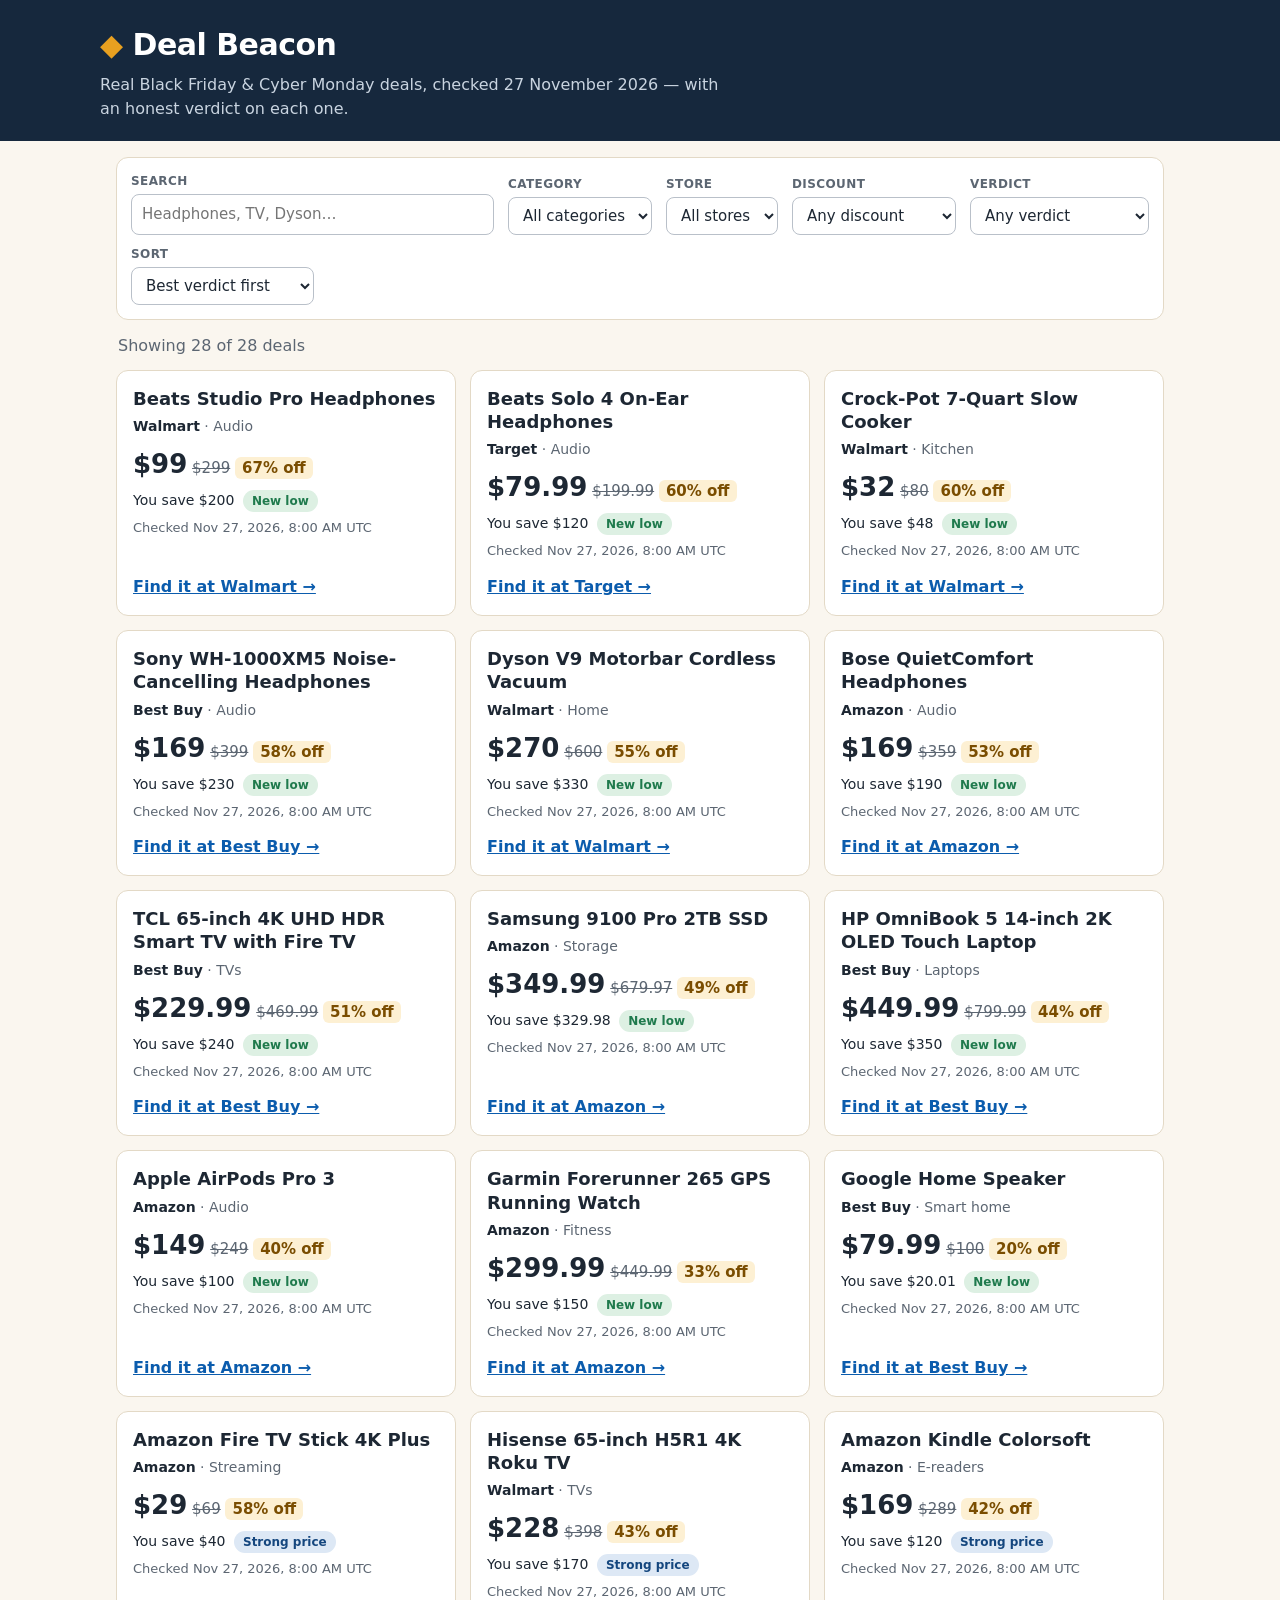
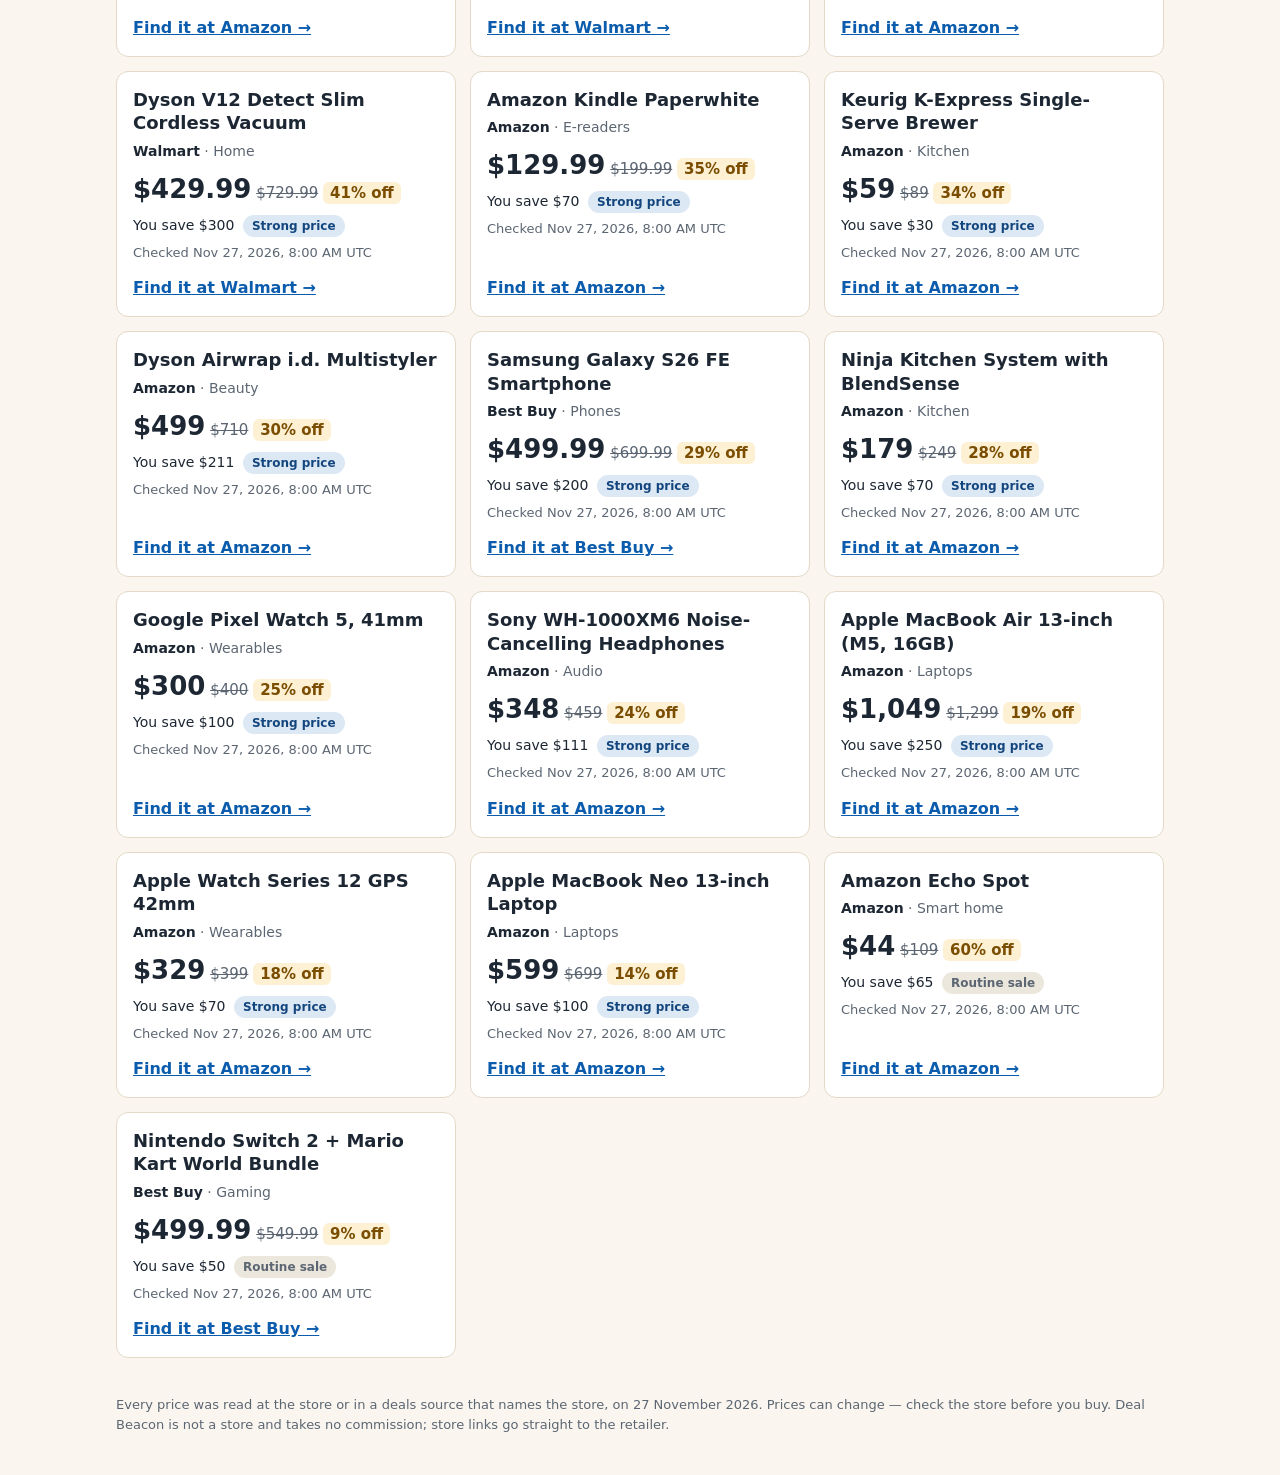
==== index.html @ f045acf7 "Publish Deal Beacon to GitHub Pages" ====
<!doctype html>
<html lang="en">
<head>
<meta charset="utf-8">
<meta name="viewport" content="width=device-width, initial-scale=1">
<title>Deal Beacon — Black Friday 2026</title>
<meta name="description" content="28 real Black Friday and Cyber Monday deals, checked 27 November 2026, with an honest verdict on each one.">
<link rel="stylesheet" href="style.css">
<script type="module" src="main.js"></script>
</head>
<body>
<header class="masthead">
  <div class="masthead-inner">
    <a class="brand" href="#/">Deal Beacon</a>
    <p class="tagline">Real Black Friday &amp; Cyber Monday deals, checked 27 November 2026 — with an honest verdict on each one.</p>
  </div>
</header>
<main id="app"></main>
<footer>
  <p>Every price was read at the store or in a deals source that names the store, on 27 November 2026. Prices can change — check the store before you buy. Deal Beacon is not a store and takes no commission; store links go straight to the retailer.</p>
</footer>
</body>
</html>
---- style.css ----
/* Deal Beacon: warm paper background, deep navy ink, amber for the deals.
   One column on a phone, a card grid on a desktop. Nothing here loads
   over the network: no web fonts, no remote images. */

:root {
  --paper: #faf6ef;
  --ink: #1d2733;
  --muted: #5c6672;
  --line: #e3d9c6;
  --navy: #16283d;
  --amber: #e8a020;
  --amber-soft: #fdf0d3;
  --green: #1f7a4d;
  --green-soft: #ddf0e3;
  --blue-soft: #dde8f5;
  --grey-soft: #ece7dd;
}

* { box-sizing: border-box; }

body {
  margin: 0;
  background: var(--paper);
  color: var(--ink);
  font-family: system-ui, -apple-system, "Segoe UI", sans-serif;
  line-height: 1.5;
}

a { color: #0b5cad; }
a:hover { text-decoration-thickness: 2px; }

.masthead {
  background: var(--navy);
  color: #fff;
  padding: 22px 16px 20px;
}
.masthead-inner { max-width: 1080px; margin: 0 auto; }
.brand {
  color: #fff;
  font-size: 30px;
  font-weight: 800;
  letter-spacing: -0.5px;
  text-decoration: none;
}
.brand::before { content: "◆ "; color: var(--amber); }
.tagline { margin: 6px 0 0; color: #c9d4e0; max-width: 640px; }

main { max-width: 1080px; margin: 0 auto; padding: 16px; }

.controls {
  display: flex;
  flex-wrap: wrap;
  gap: 10px 14px;
  align-items: end;
  background: #fff;
  border: 1px solid var(--line);
  border-radius: 12px;
  padding: 14px;
  margin-bottom: 14px;
}
.controls label {
  display: flex;
  flex-direction: column;
  gap: 4px;
  font-size: 12px;
  font-weight: 700;
  text-transform: uppercase;
  letter-spacing: 0.4px;
  color: var(--muted);
}
.controls input,
.controls select {
  font: inherit;
  font-size: 15px;
  font-weight: 400;
  text-transform: none;
  letter-spacing: 0;
  color: var(--ink);
  border: 1px solid #b9c0c9;
  border-radius: 8px;
  padding: 8px 10px;
  background: #fff;
}
.controls .search { flex: 1 1 220px; }
.controls .search input { width: 100%; }

.count { color: var(--muted); margin: 4px 2px 12px; }

.grid {
  display: grid;
  grid-template-columns: repeat(auto-fill, minmax(300px, 1fr));
  gap: 14px;
}

.card {
  background: #fff;
  border: 1px solid var(--line);
  border-radius: 12px;
  padding: 16px;
  display: flex;
  flex-direction: column;
  gap: 6px;
}
.card-title {
  font-size: 18px;
  font-weight: 700;
  line-height: 1.3;
  color: var(--ink);
  text-decoration: none;
}
.card-title:hover { color: #0b5cad; text-decoration: underline; }
.card-meta { margin: 0; color: var(--muted); font-size: 14px; }
.store { font-weight: 700; color: var(--ink); }
.card-price { margin: 2px 0 0; font-size: 15px; }
.card-price strong { font-size: 26px; }
.card-price s { color: var(--muted); }
.off {
  background: var(--amber-soft);
  color: #7a4d00;
  font-weight: 700;
  border-radius: 6px;
  padding: 2px 7px;
  white-space: nowrap;
}
.card-save { margin: 0; font-size: 14px; }
.card-checked { margin: 0; color: var(--muted); font-size: 13px; }
.card-link { margin: auto 0 0; padding-top: 8px; }
.card-link a { font-weight: 700; }

.verdict {
  display: inline-block;
  font-size: 12px;
  font-weight: 700;
  border-radius: 999px;
  padding: 2px 9px;
  margin-left: 4px;
  white-space: nowrap;
}
.verdict.new-low { background: var(--green-soft); color: var(--green); }
.verdict.strong { background: var(--blue-soft); color: #14467e; }
.verdict.routine { background: var(--grey-soft); color: var(--muted); }

.empty { background: #fff; border: 1px solid var(--line); border-radius: 12px; padding: 20px; }

.detail {
  background: #fff;
  border: 1px solid var(--line);
  border-radius: 12px;
  padding: 22px;
  max-width: 720px;
}
.detail h1 { margin: 0 0 4px; font-size: 26px; line-height: 1.25; }
.detail-meta { color: var(--muted); margin: 0 0 12px; }
.detail-price { font-size: 16px; }
.detail-price strong { font-size: 32px; }
.detail-price s { color: var(--muted); }
.detail h2 { font-size: 18px; margin: 20px 0 6px; }
.detail dl {
  display: grid;
  grid-template-columns: 110px 1fr;
  gap: 6px 12px;
  border-top: 1px solid var(--line);
  padding-top: 14px;
  margin: 18px 0;
}
.detail dt { font-weight: 700; color: var(--muted); }
.detail dd { margin: 0; }
.detail-link a { font-weight: 700; font-size: 17px; }
.cross {
  background: var(--amber-soft);
  border-radius: 8px;
  padding: 10px 12px;
}

footer {
  max-width: 1080px;
  margin: 0 auto;
  padding: 8px 16px 28px;
  color: var(--muted);
  font-size: 13px;
}

@media (max-width: 640px) {
  .brand { font-size: 25px; }
  .grid { grid-template-columns: 1fr; }
  .controls { flex-direction: column; align-items: stretch; }
  .controls label { width: 100%; }
  .detail dl { grid-template-columns: 1fr; gap: 0; }
  .detail dd { margin-bottom: 8px; }
}
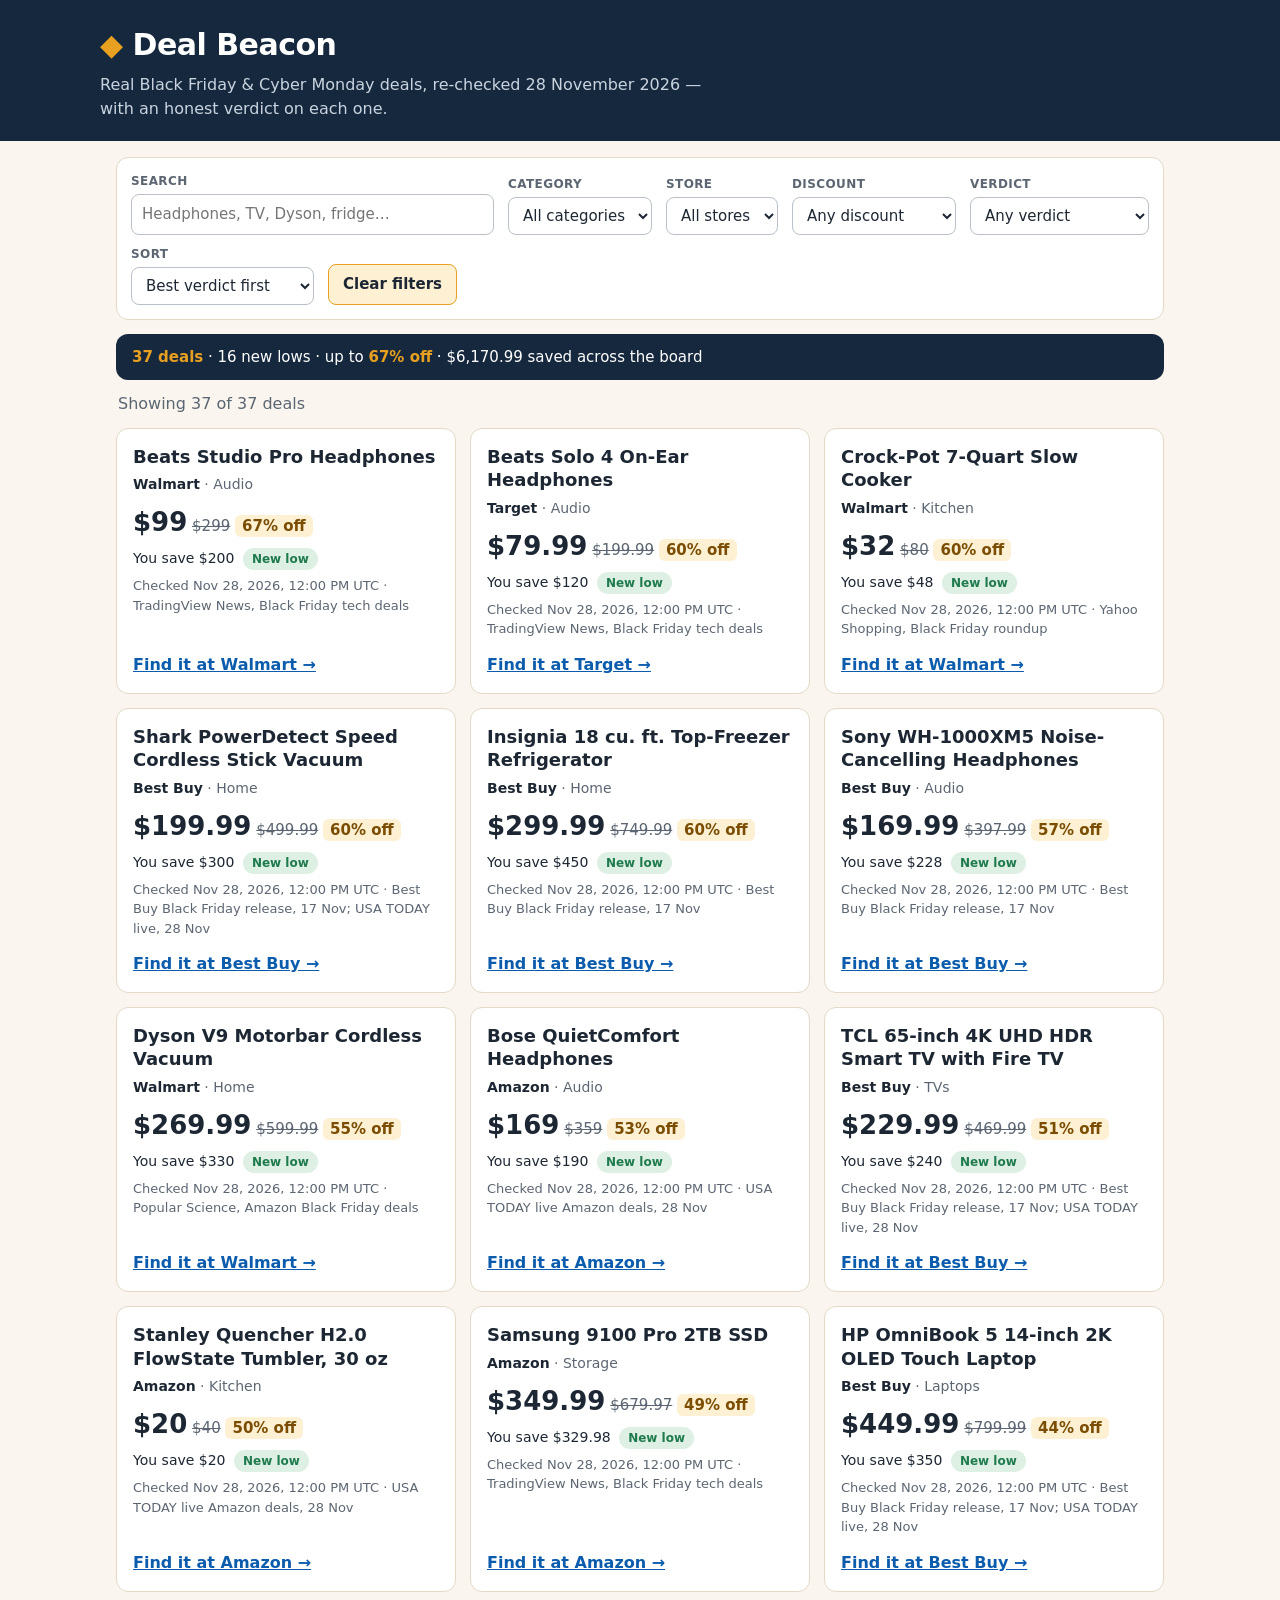
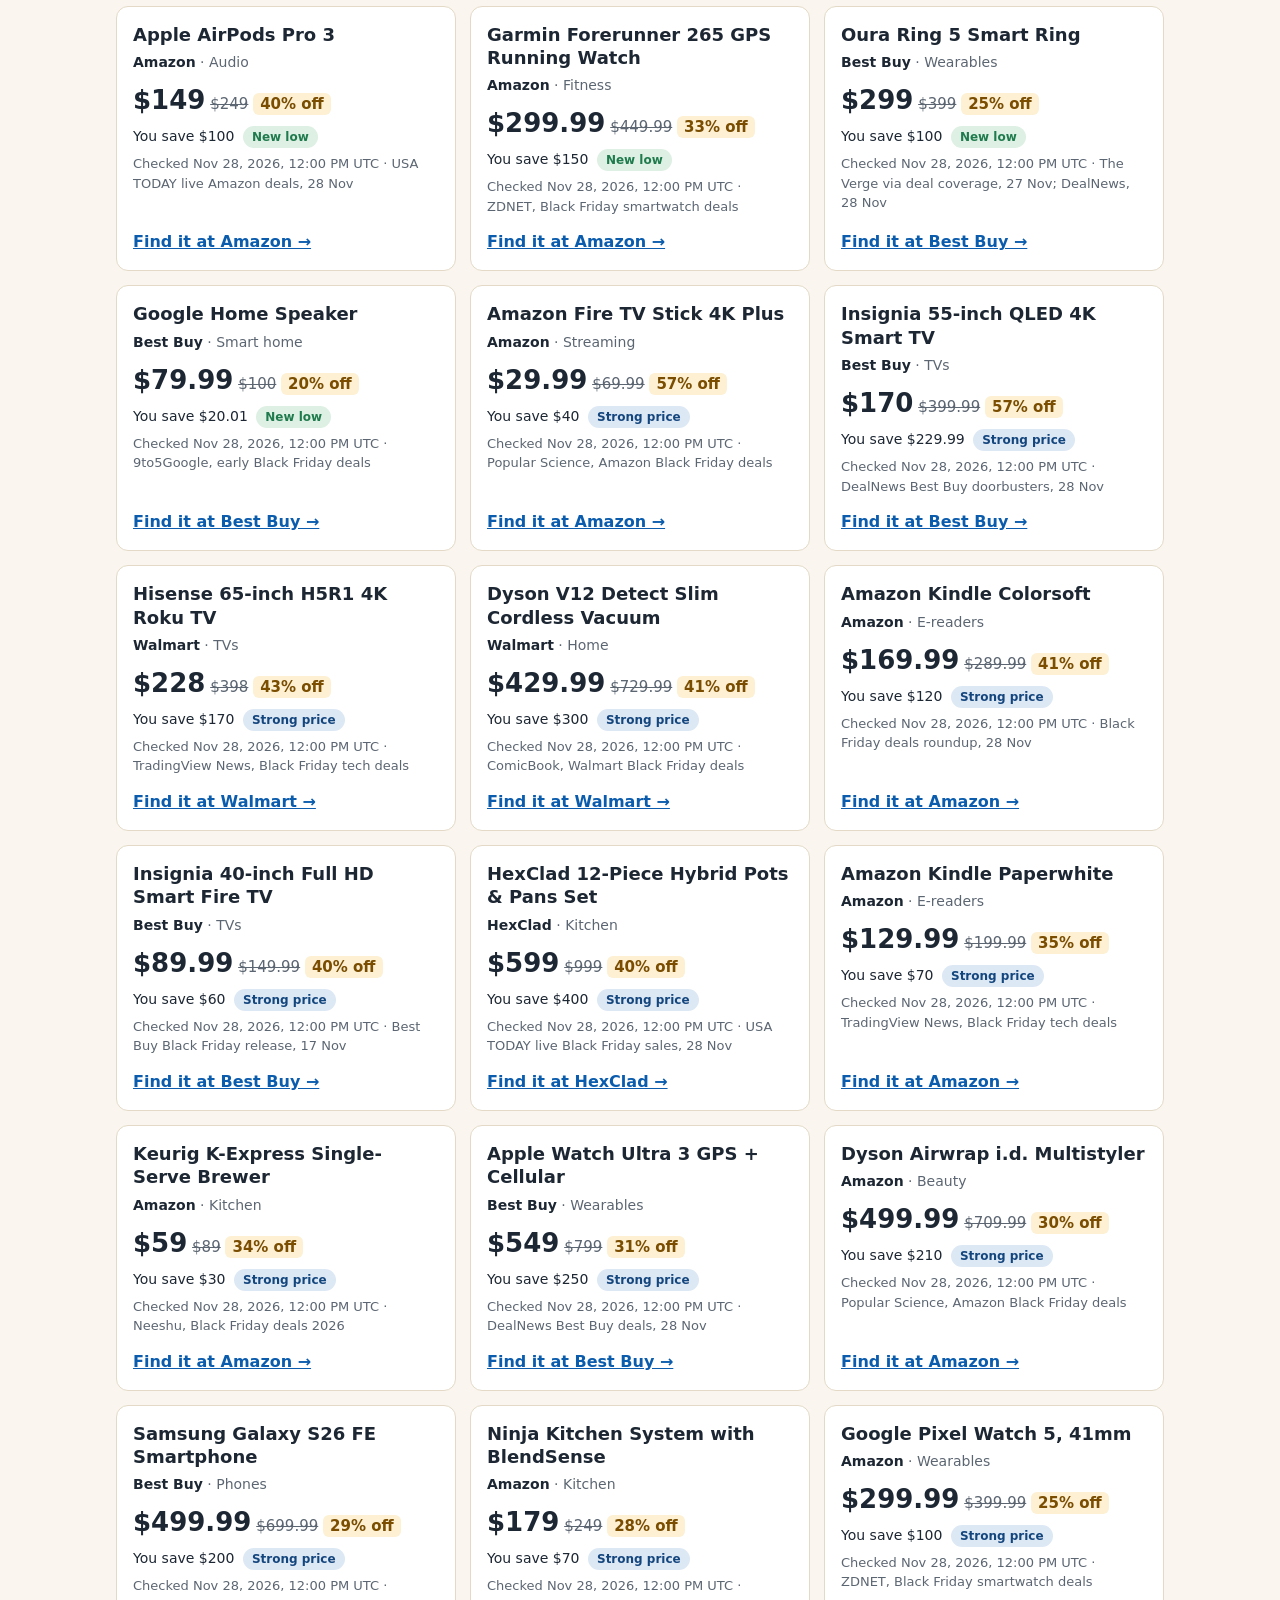
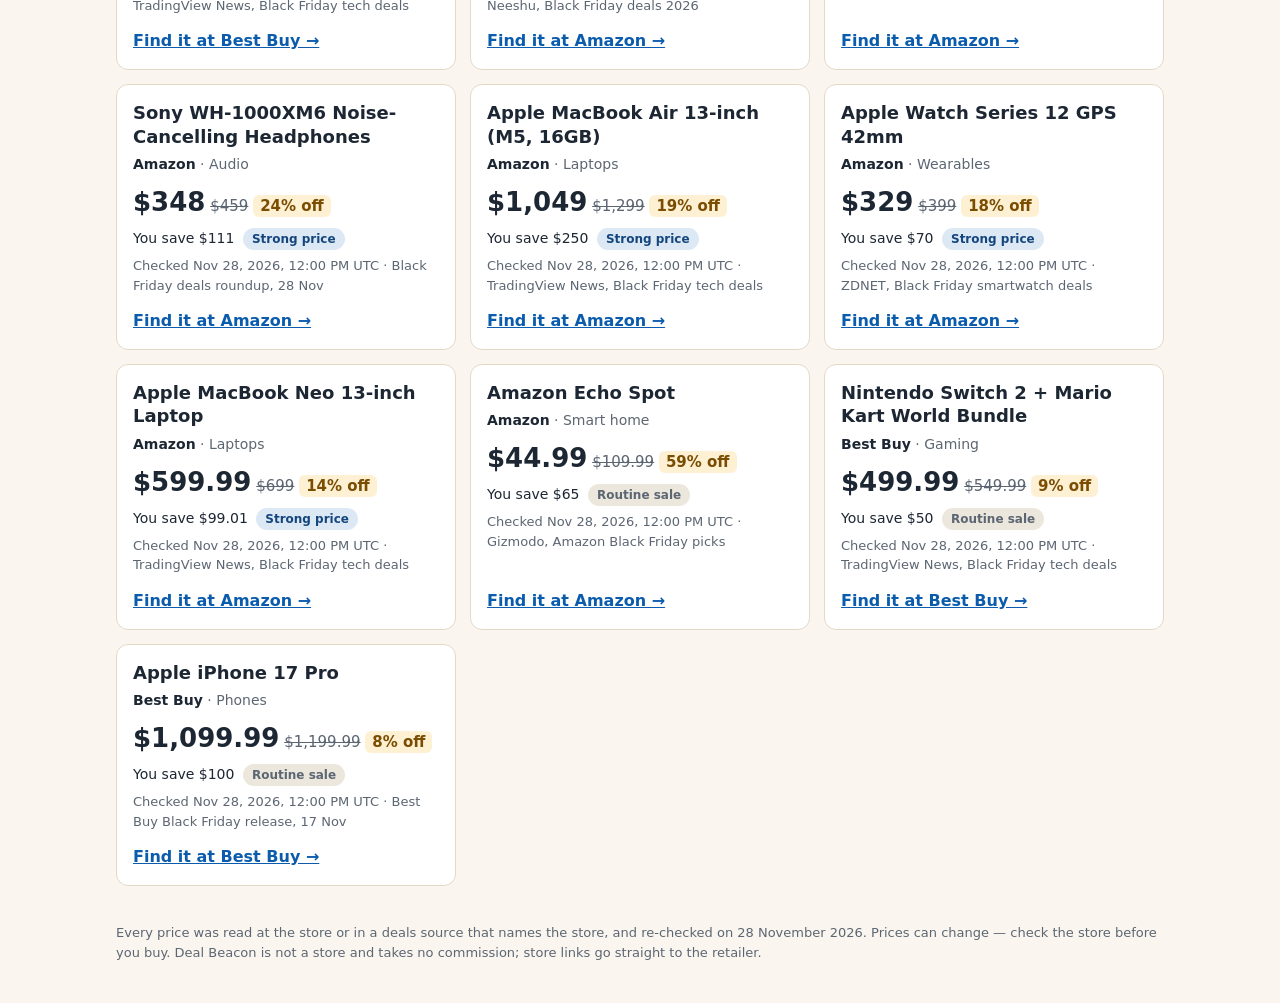
==== commit aa18303f: "Publish Deal Beacon rebuild: 37 deals re-checked 28 Nov" ====
--- a/index.html
+++ b/index.html
@@ -4,7 +4,7 @@
 <meta charset="utf-8">
 <meta name="viewport" content="width=device-width, initial-scale=1">
 <title>Deal Beacon — Black Friday 2026</title>
-<meta name="description" content="28 real Black Friday and Cyber Monday deals, checked 27 November 2026, with an honest verdict on each one.">
+<meta name="description" content="37 real Black Friday and Cyber Monday deals, re-checked 28 November 2026, with an honest verdict on each one.">
 <link rel="stylesheet" href="style.css">
 <script type="module" src="main.js"></script>
 </head>
@@ -12,12 +12,12 @@
 <header class="masthead">
   <div class="masthead-inner">
     <a class="brand" href="#/">Deal Beacon</a>
-    <p class="tagline">Real Black Friday &amp; Cyber Monday deals, checked 27 November 2026 — with an honest verdict on each one.</p>
+    <p class="tagline">Real Black Friday &amp; Cyber Monday deals, re-checked 28 November 2026 — with an honest verdict on each one.</p>
   </div>
 </header>
 <main id="app"></main>
 <footer>
-  <p>Every price was read at the store or in a deals source that names the store, on 27 November 2026. Prices can change — check the store before you buy. Deal Beacon is not a store and takes no commission; store links go straight to the retailer.</p>
+  <p>Every price was read at the store or in a deals source that names the store, and re-checked on 28 November 2026. Prices can change — check the store before you buy. Deal Beacon is not a store and takes no commission; store links go straight to the retailer.</p>
 </footer>
 </body>
 </html>
--- a/style.css
+++ b/style.css
@@ -1,6 +1,6 @@
 /* Deal Beacon: warm paper background, deep navy ink, amber for the deals.
-   One column on a phone, a card grid on a desktop. Nothing here loads
-   over the network: no web fonts, no remote images. */
+   One column on a phone, a card grid on a desktop. The page loads nothing
+   over the network: no web fonts, no remote images, no trackers. */
 
 :root {
   --paper: #faf6ef;
@@ -85,6 +85,29 @@
 .controls .search input { width: 100%; }
 
 .count { color: var(--muted); margin: 4px 2px 12px; }
+
+.stats {
+  background: var(--navy);
+  color: #fff;
+  border-radius: 12px;
+  padding: 12px 16px;
+  margin: 0 0 12px;
+  font-size: 15px;
+}
+.stats strong { color: var(--amber); }
+
+.clear-btn {
+  font: inherit;
+  font-size: 15px;
+  font-weight: 700;
+  color: var(--ink);
+  background: var(--amber-soft);
+  border: 1px solid var(--amber);
+  border-radius: 8px;
+  padding: 8px 14px;
+  cursor: pointer;
+}
+.clear-btn:hover { background: #fbe7b0; }
 
 .grid {
   display: grid;
